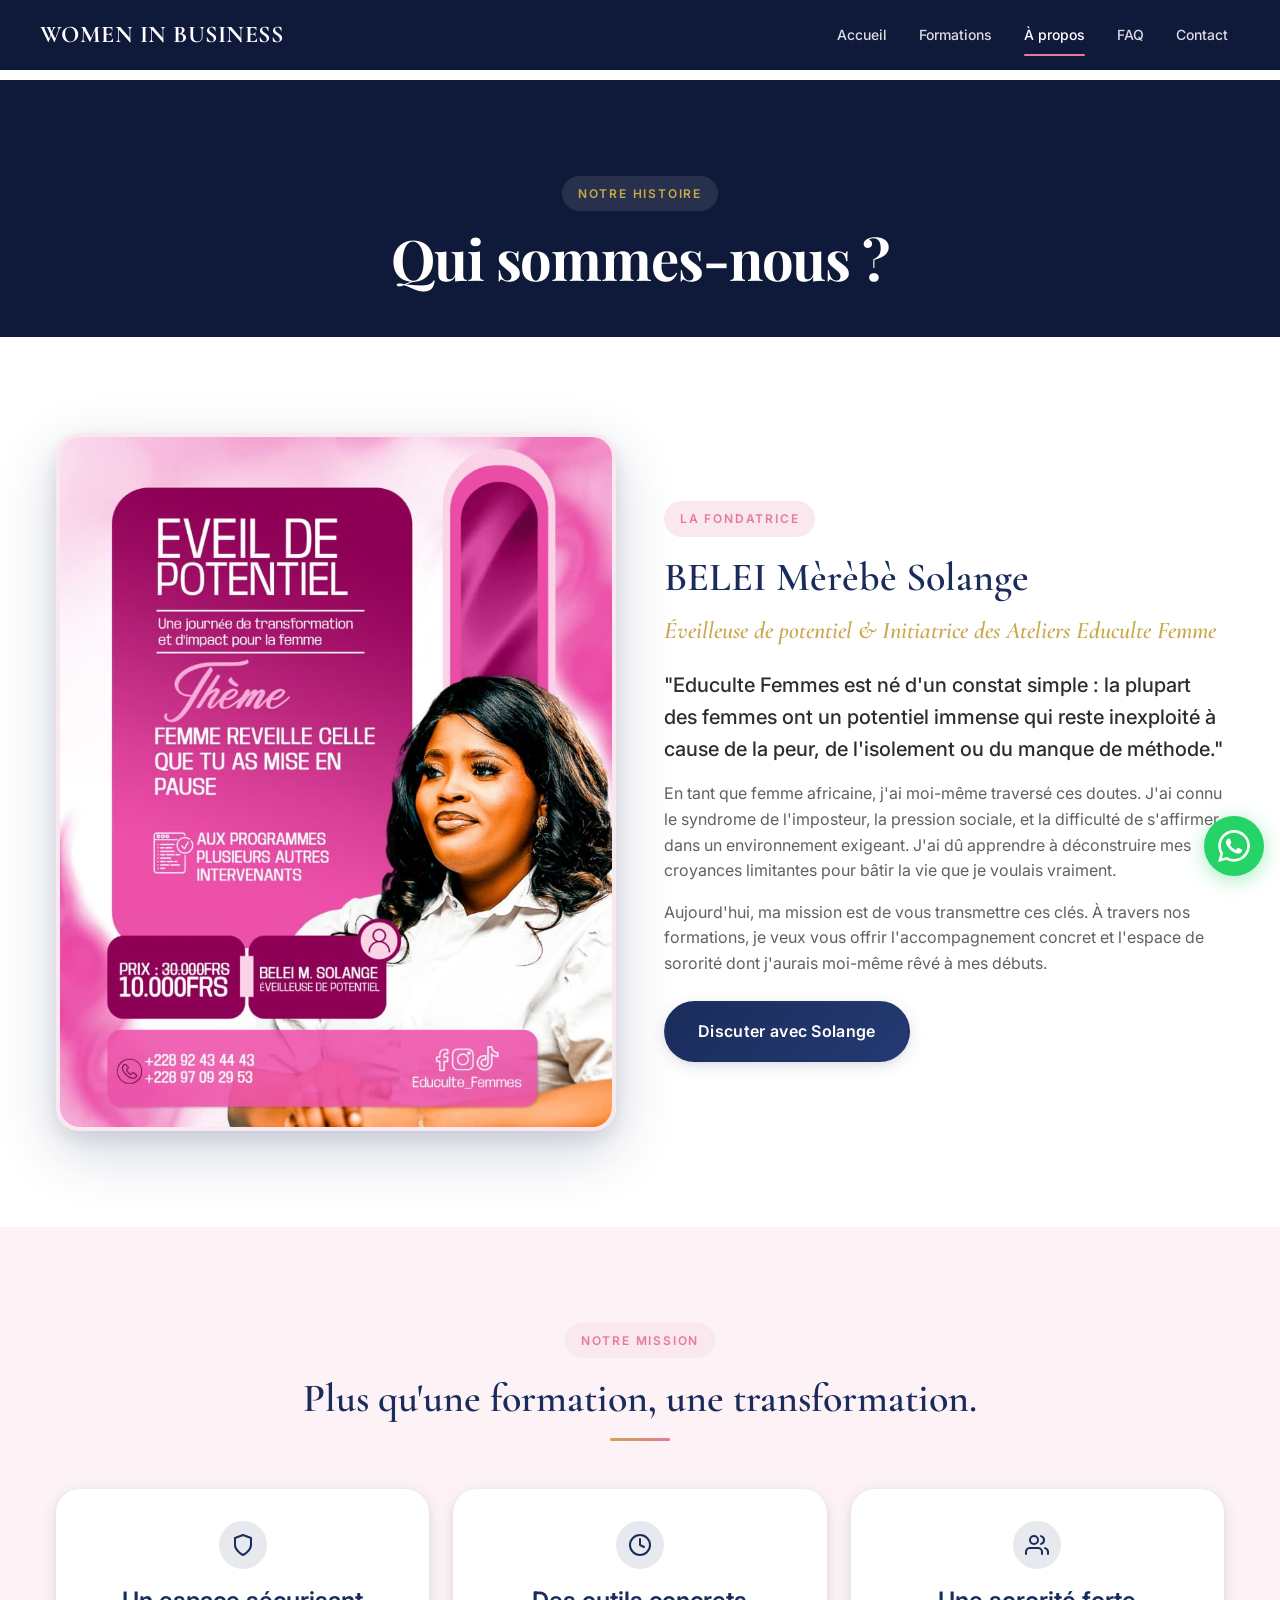
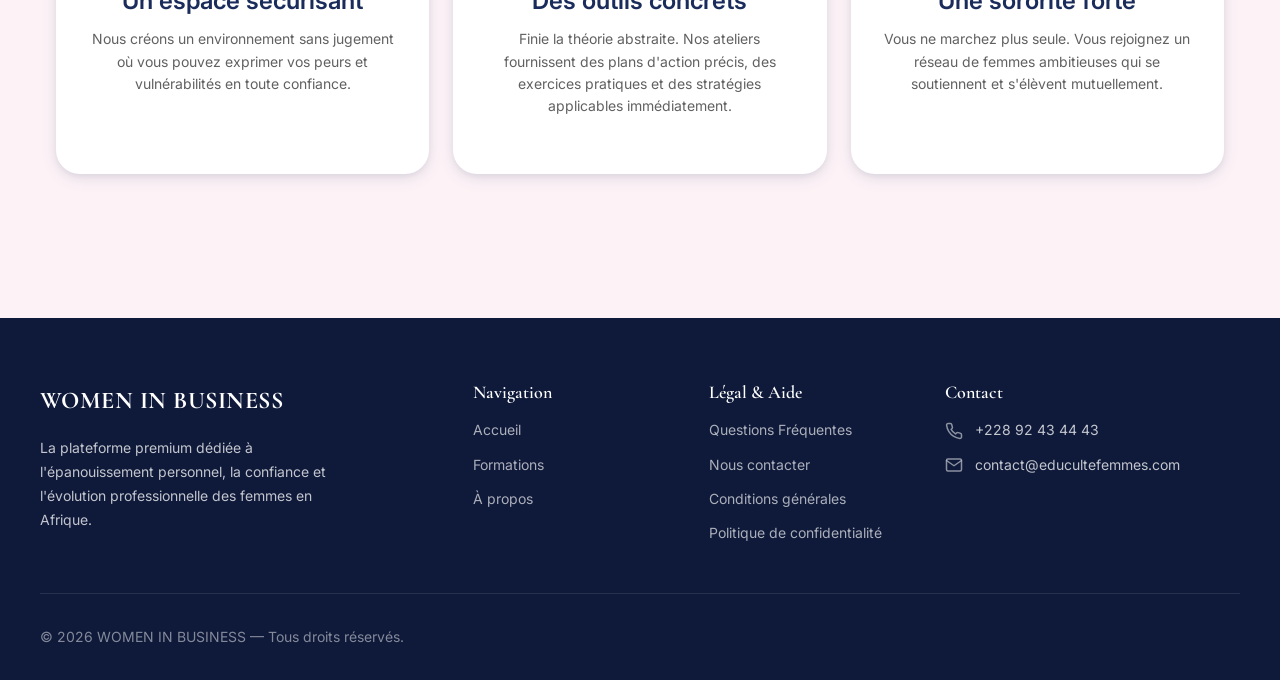
==== a-propos.html @ 6f35b290 "Initial commit - Women in Business website" ====
<!DOCTYPE html>
<html lang="fr">
<head>
    <meta charset="UTF-8">
    <meta name="viewport" content="width=device-width, initial-scale=1.0">
    <title>À propos | WOMEN IN BUSINESS</title>
    <meta name="description" content="Découvrez l'histoire de Solange BELEI, la fondatrice, et la mission d'Educulte Femmes pour l'épanouissement des femmes en Afrique.">
    
    <link rel="stylesheet" href="css/style.css">
    <link rel="stylesheet" href="css/components.css">
</head>
<body>
    <a href="#main-content" class="skip-nav">Aller au contenu principal</a>

    <!-- Header / Navigation -->
    <header class="site-header scrolled" style="background: var(--navy-deep);">
        <div class="header-inner">
            <a href="index.html" class="logo">
                <span class="logo-main">WOMEN IN BUSINESS</span>
            </a>

            <!-- Desktop Nav -->
            <nav class="nav-desktop">
                <a href="index.html">Accueil</a>
                <a href="formations.html">Formations</a>
                <a href="a-propos.html" class="active">À propos</a>
                <a href="faq.html">FAQ</a>
                <a href="contact.html">Contact</a>
            </nav>

            <!-- Mobile Burger -->
            <button class="burger-btn" aria-expanded="false" aria-label="Ouvrir le menu">
                <span class="burger-line"></span>
                <span class="burger-line"></span>
                <span class="burger-line"></span>
            </button>
        </div>
    </header>

    <!-- Mobile Nav Overlay -->
    <div class="nav-overlay"></div>
    <nav class="nav-mobile" aria-label="Menu principal">
        <button class="nav-mobile-close" aria-label="Fermer le menu">&times;</button>
        <div class="logo" style="margin-bottom: var(--space-8);">
            <span class="logo-main">WOMEN IN BUSINESS</span>
        </div>
        <a href="index.html">Accueil</a>
        <a href="formations.html">Formations</a>
        <a href="a-propos.html" class="active">À propos</a>
        <a href="faq.html">FAQ</a>
        <a href="contact.html">Contact</a>
        
        <div class="nav-mobile-cta">
            <a href="https://wa.me/22892434443" class="btn btn-primary btn-full">Nous contacter</a>
        </div>
    </nav>

    <main id="main-content" style="padding-top: 80px;">
        
        <!-- Page Header -->
        <section class="bg-navy-deep text-center" style="padding-bottom: var(--space-12);">
            <div class="container">
                <span class="section-tag animate-fade-in-up" style="background: rgba(255,255,255,0.1); color: var(--gold);">Notre Histoire</span>
                <h1 class="display-title animate-fade-in-up" style="color: var(--white); animation-delay: 0.1s; font-size: var(--text-4xl);">Qui sommes-nous ?</h1>
            </div>
        </section>

        <!-- Founder Story -->
        <section class="bg-white">
            <div class="container">
                <div class="grid-2 items-center" style="gap: var(--space-12);">
                    <div class="reveal">
                        <img src="assets/images/bonnnn.jpeg" alt="Solange BELEI, fondatrice de WOMEN IN BUSINESS" style="border-radius: var(--radius-xl); box-shadow: var(--shadow-xl); border: 4px solid var(--pink-light);">
                    </div>
                    
                    <div class="reveal reveal-delay-2">
                        <span class="section-tag">La Fondatrice</span>
                        <h2 class="section-title">BELEI Mèrèbè Solange</h2>
                        <h3 class="italic-serif gold-text" style="margin-bottom: var(--space-6); font-size: var(--text-xl);">Éveilleuse de potentiel & Initiatrice des Ateliers Educulte Femme</h3>
                        
                        <p style="margin-bottom: var(--space-4); font-size: var(--text-lg); font-weight: 500;">"Educulte Femmes est né d'un constat simple : la plupart des femmes ont un potentiel immense qui reste inexploité à cause de la peur, de l'isolement ou du manque de méthode."</p>
                        
                        <p style="margin-bottom: var(--space-4); color: var(--gray-600);">En tant que femme africaine, j'ai moi-même traversé ces doutes. J'ai connu le syndrome de l'imposteur, la pression sociale, et la difficulté de s'affirmer dans un environnement exigeant. J'ai dû apprendre à déconstruire mes croyances limitantes pour bâtir la vie que je voulais vraiment.</p>
                        
                        <p style="margin-bottom: var(--space-6); color: var(--gray-600);">Aujourd'hui, ma mission est de vous transmettre ces clés. À travers nos formations, je veux vous offrir l'accompagnement concret et l'espace de sororité dont j'aurais moi-même rêvé à mes débuts.</p>
                        
                        <a href="https://wa.me/22892434443?text=Bonjour%20Solange,%20j'aimerais%20échanger%20avec%20vous%20sur%20mon%20parcours." class="btn btn-navy">Discuter avec Solange</a>
                    </div>
                </div>
            </div>
        </section>

        <!-- Mission -->
        <section class="bg-pink-pale">
            <div class="container">
                <div class="section-header reveal">
                    <span class="section-tag">Notre Mission</span>
                    <h2 class="section-title">Plus qu'une formation, une transformation.</h2>
                    <div class="divider-gold"></div>
                </div>

                <div class="grid-3" style="margin-bottom: var(--space-12);">
                    <div class="card reveal reveal-delay-1" style="padding: var(--space-8); text-align: center; background: var(--white);">
                        <div class="profile-icon" style="margin: 0 auto var(--space-4); background: rgba(26,44,91,0.1); color: var(--navy);">
                            <svg viewBox="0 0 24 24" fill="none" stroke="currentColor" stroke-width="2" stroke-linecap="round" stroke-linejoin="round"><path d="M12 22s8-4 8-10V5l-8-3-8 3v7c0 6 8 10 8 10z"></path></svg>
                        </div>
                        <h3 class="course-title" style="margin-bottom: var(--space-3);">Un espace sécurisant</h3>
                        <p class="course-desc">Nous créons un environnement sans jugement où vous pouvez exprimer vos peurs et vulnérabilités en toute confiance.</p>
                    </div>

                    <div class="card reveal reveal-delay-2" style="padding: var(--space-8); text-align: center; background: var(--white);">
                        <div class="profile-icon" style="margin: 0 auto var(--space-4); background: rgba(26,44,91,0.1); color: var(--navy);">
                            <svg viewBox="0 0 24 24" fill="none" stroke="currentColor" stroke-width="2" stroke-linecap="round" stroke-linejoin="round"><circle cx="12" cy="12" r="10"></circle><polyline points="12 6 12 12 16 14"></polyline></svg>
                        </div>
                        <h3 class="course-title" style="margin-bottom: var(--space-3);">Des outils concrets</h3>
                        <p class="course-desc">Finie la théorie abstraite. Nos ateliers fournissent des plans d'action précis, des exercices pratiques et des stratégies applicables immédiatement.</p>
                    </div>

                    <div class="card reveal reveal-delay-3" style="padding: var(--space-8); text-align: center; background: var(--white);">
                        <div class="profile-icon" style="margin: 0 auto var(--space-4); background: rgba(26,44,91,0.1); color: var(--navy);">
                            <svg viewBox="0 0 24 24" fill="none" stroke="currentColor" stroke-width="2" stroke-linecap="round" stroke-linejoin="round"><path d="M17 21v-2a4 4 0 0 0-4-4H5a4 4 0 0 0-4 4v2"></path><circle cx="9" cy="7" r="4"></circle><path d="M23 21v-2a4 4 0 0 0-3-3.87"></path><path d="M16 3.13a4 4 0 0 1 0 7.75"></path></svg>
                        </div>
                        <h3 class="course-title" style="margin-bottom: var(--space-3);">Une sororité forte</h3>
                        <p class="course-desc">Vous ne marchez plus seule. Vous rejoignez un réseau de femmes ambitieuses qui se soutiennent et s'élèvent mutuellement.</p>
                    </div>
                </div>
            </div>
        </section>

    </main>

    <!-- Footer -->
    <footer class="site-footer">
        <!-- Même footer que index.html -->
        <div class="footer-grid">
            <div class="footer-brand">
                <span class="logo-main" style="display: block;">WOMEN IN BUSINESS</span>
                <p>La plateforme premium dédiée à l'épanouissement personnel, la confiance et l'évolution professionnelle des femmes en Afrique.</p>
            </div>
            
            <div>
                <h4 class="footer-title">Navigation</h4>
                <div class="footer-links">
                    <a href="index.html">Accueil</a>
                    <a href="formations.html">Formations</a>
                    <a href="a-propos.html">À propos</a>
                </div>
            </div>

            <div>
                <h4 class="footer-title">Légal & Aide</h4>
                <div class="footer-links">
                    <a href="faq.html">Questions Fréquentes</a>
                    <a href="contact.html">Nous contacter</a>
                    <a href="#">Conditions générales</a>
                    <a href="#">Politique de confidentialité</a>
                </div>
            </div>

            <div>
                <h4 class="footer-title">Contact</h4>
                <div class="footer-contact-item">
                    <svg viewBox="0 0 24 24" fill="none" stroke="currentColor" stroke-width="2" stroke-linecap="round" stroke-linejoin="round"><path d="M22 16.92v3a2 2 0 0 1-2.18 2 19.79 19.79 0 0 1-8.63-3.07 19.5 19.5 0 0 1-6-6 19.79 19.79 0 0 1-3.07-8.67A2 2 0 0 1 4.11 2h3a2 2 0 0 1 2 1.72 12.84 12.84 0 0 0 .7 2.81 2 2 0 0 1-.45 2.11L8.09 9.91a16 16 0 0 0 6 6l1.27-1.27a2 2 0 0 1 2.11-.45 12.84 12.84 0 0 0 2.81.7A2 2 0 0 1 22 16.92z"></path></svg>
                    <span>+228 92 43 44 43</span>
                </div>
                <div class="footer-contact-item">
                    <svg viewBox="0 0 24 24" fill="none" stroke="currentColor" stroke-width="2" stroke-linecap="round" stroke-linejoin="round"><path d="M4 4h16c1.1 0 2 .9 2 2v12c0 1.1-.9 2-2 2H4c-1.1 0-2-.9-2-2V6c0-1.1.9-2 2-2z"></path><polyline points="22,6 12,13 2,6"></polyline></svg>
                    <span>contact@educultefemmes.com</span>
                </div>
            </div>
        </div>

        <div class="footer-bottom">
            <p>&copy; 2026 WOMEN IN BUSINESS — Tous droits réservés.</p>
        </div>
    </footer>

    <!-- Floating WhatsApp Button -->
    <a href="https://wa.me/22892434443" class="whatsapp-float" aria-label="Discuter sur WhatsApp" target="_blank" rel="noopener">
        <span class="tooltip">Besoin d'aide ?</span>
        <svg viewBox="0 0 24 24"><path d="M17.472 14.382c-.297-.149-1.758-.867-2.03-.967-.273-.099-.471-.148-.67.15-.197.297-.767.966-.94 1.164-.173.199-.347.223-.644.075-.297-.15-1.255-.463-2.39-1.475-.883-.788-1.48-1.761-1.653-2.059-.173-.297-.018-.458.13-.606.134-.133.298-.347.446-.52.149-.174.198-.298.298-.497.099-.198.05-.371-.025-.52-.075-.149-.669-1.612-.916-2.207-.242-.579-.487-.5-.669-.51a12.8 12.8 0 0 0-.57-.01c-.198 0-.52.074-.792.372-.272.297-1.04 1.016-1.04 2.479 0 1.462 1.065 2.875 1.213 3.074.149.198 2.096 3.2 5.077 4.487.709.306 1.262.489 1.694.625.712.227 1.36.195 1.871.118.571-.085 1.758-.719 2.006-1.413.248-.694.248-1.289.173-1.413-.074-.124-.272-.198-.57-.347m-5.421 7.403h-.004a9.87 9.87 0 0 1-5.031-1.378l-.361-.214-3.741.982.998-3.648-.235-.374a9.86 9.86 0 0 1-1.51-5.26c.001-5.45 4.436-9.884 9.888-9.884 2.64 0 5.122 1.03 6.988 2.898a9.825 9.825 0 0 1 2.893 6.994c-.003 5.45-4.437 9.884-9.885 9.884m8.413-18.297A11.815 11.815 0 0 0 12.05 0C5.495 0 .16 5.335.157 11.892c0 2.096.547 4.142 1.588 5.945L.057 24l6.305-1.654a11.882 11.882 0 0 0 5.683 1.448h.005c6.554 0 11.89-5.335 11.893-11.893a11.821 11.821 0 0 0-3.48-8.413Z"/></svg>
    </a>

    <!-- Scripts -->
    <script src="js/main.js"></script>
</body>
</html>
---- css/style.css ----
/* ============================================================
   EDUCULTE FEMMES — Design System Global
   Mobile First | Premium | Feminine | Professional
   ============================================================ */

/* ── Google Fonts ─────────────────────────────────────────── */
@import url('https://fonts.googleapis.com/css2?family=Cormorant+Garamond:ital,wght@0,300;0,400;0,600;1,300;1,400&family=Inter:wght@300;400;500;600;700&family=Playfair+Display:ital,wght@0,400;0,700;1,400&display=swap');

/* ── Design Tokens ────────────────────────────────────────── */
:root {
  /* Colors */
  --navy:          #1a2c5b;
  --navy-deep:     #0f1a3a;
  --navy-mid:      #243a72;
  --navy-light:    #2d4a8c;
  --pink:          #e8799a;
  --pink-deep:     #d45c7e;
  --pink-light:    #f9e8ef;
  --pink-pale:     #fdf3f7;
  --gold:          #c9a84c;
  --gold-light:    #e8d08a;
  --white:         #ffffff;
  --off-white:     #fafafa;
  --gray-100:      #f5f5f5;
  --gray-200:      #eeeeee;
  --gray-400:      #9e9e9e;
  --gray-600:      #616161;
  --gray-800:      #2d2d2d;
  --success:       #2e7d32;
  --whatsapp:      #25d366;

  /* Typography */
  --font-serif:    'Cormorant Garamond', 'Playfair Display', Georgia, serif;
  --font-display:  'Playfair Display', Georgia, serif;
  --font-body:     'Inter', -apple-system, BlinkMacSystemFont, sans-serif;

  /* Font Sizes — fluid */
  --text-xs:    clamp(0.7rem,  1.5vw, 0.75rem);
  --text-sm:    clamp(0.8rem,  2vw,   0.875rem);
  --text-base:  clamp(0.9rem,  2.5vw, 1rem);
  --text-md:    clamp(1rem,    2.5vw, 1.125rem);
  --text-lg:    clamp(1.1rem,  3vw,   1.25rem);
  --text-xl:    clamp(1.25rem, 3.5vw, 1.5rem);
  --text-2xl:   clamp(1.5rem,  4vw,   2rem);
  --text-3xl:   clamp(1.875rem,5vw,   2.5rem);
  --text-4xl:   clamp(2.25rem, 6vw,   3.5rem);
  --text-hero:  clamp(2.5rem,  8vw,   5rem);

  /* Spacing */
  --space-1:    0.25rem;
  --space-2:    0.5rem;
  --space-3:    0.75rem;
  --space-4:    1rem;
  --space-5:    1.25rem;
  --space-6:    1.5rem;
  --space-8:    2rem;
  --space-10:   2.5rem;
  --space-12:   3rem;
  --space-16:   4rem;
  --space-20:   5rem;
  --space-24:   6rem;

  /* Border radius */
  --radius-sm:  4px;
  --radius-md:  8px;
  --radius-lg:  16px;
  --radius-xl:  24px;
  --radius-2xl: 32px;
  --radius-full: 9999px;

  /* Shadows */
  --shadow-sm:  0 1px 3px rgba(26,44,91,0.08), 0 1px 2px rgba(26,44,91,0.04);
  --shadow-md:  0 4px 16px rgba(26,44,91,0.12), 0 2px 6px rgba(26,44,91,0.06);
  --shadow-lg:  0 10px 40px rgba(26,44,91,0.15), 0 4px 12px rgba(26,44,91,0.08);
  --shadow-xl:  0 20px 60px rgba(26,44,91,0.20), 0 8px 20px rgba(26,44,91,0.10);
  --shadow-pink: 0 8px 30px rgba(232,121,154,0.30);
  --shadow-gold: 0 4px 20px rgba(201,168,76,0.25);

  /* Transitions */
  --transition-fast:   0.15s ease;
  --transition-base:   0.3s ease;
  --transition-slow:   0.5s ease;
  --transition-spring: 0.4s cubic-bezier(0.34, 1.56, 0.64, 1);

  /* Z-index */
  --z-base:     1;
  --z-dropdown: 100;
  --z-sticky:   200;
  --z-modal:    300;
  --z-toast:    400;
}

/* ── CSS Reset ────────────────────────────────────────────── */
*, *::before, *::after {
  box-sizing: border-box;
  margin: 0;
  padding: 0;
}

html {
  scroll-behavior: smooth;
  -webkit-text-size-adjust: 100%;
  font-size: 16px;
  overflow-x: hidden;
}

body {
  font-family: var(--font-body);
  font-size: var(--text-base);
  line-height: 1.6;
  color: var(--gray-800);
  background-color: var(--white);
  overflow-x: hidden;
  -webkit-font-smoothing: antialiased;
  -moz-osx-font-smoothing: grayscale;
}

img {
  max-width: 100%;
  height: auto;
  display: block;
}

a {
  color: inherit;
  text-decoration: none;
}

button {
  cursor: pointer;
  font-family: inherit;
  border: none;
  background: none;
}

ul, ol {
  list-style: none;
}

/* ── Skip Navigation ──────────────────────────────────────── */
.skip-nav {
  position: absolute;
  top: -100%;
  left: 0;
  padding: var(--space-3) var(--space-6);
  background: var(--navy);
  color: var(--white);
  font-weight: 600;
  z-index: 9999;
  border-radius: 0 0 var(--radius-md) 0;
  transition: top var(--transition-fast);
}
.skip-nav:focus {
  top: 0;
}

/* ── Typography ───────────────────────────────────────────── */
h1, h2, h3, h4, h5, h6 {
  font-family: var(--font-serif);
  line-height: 1.2;
  color: var(--navy);
  font-weight: 600;
}

h1 { font-size: var(--text-4xl); }
h2 { font-size: var(--text-3xl); }
h3 { font-size: var(--text-2xl); }
h4 { font-size: var(--text-xl); }
h5 { font-size: var(--text-lg); }
h6 { font-size: var(--text-md); }

.display-title {
  font-family: var(--font-display);
  font-size: var(--text-hero);
  font-weight: 700;
  line-height: 1.1;
  letter-spacing: -0.02em;
}

.section-title {
  font-family: var(--font-serif);
  font-size: var(--text-3xl);
  font-weight: 600;
  color: var(--navy);
  margin-bottom: var(--space-4);
}

.section-subtitle {
  font-size: var(--text-md);
  color: var(--gray-600);
  line-height: 1.7;
  max-width: 600px;
}

.gold-text {
  color: var(--gold);
}

.pink-text {
  color: var(--pink);
}

.italic-serif {
  font-family: var(--font-serif);
  font-style: italic;
}

/* ── Section Layout ───────────────────────────────────────── */
section {
  padding: var(--space-16) var(--space-4);
}

.container {
  width: 100%;
  max-width: 1200px;
  margin: 0 auto;
  padding: 0 var(--space-4);
}

.section-header {
  text-align: center;
  margin-bottom: var(--space-12);
}

.section-tag {
  display: inline-block;
  font-family: var(--font-body);
  font-size: var(--text-xs);
  font-weight: 600;
  letter-spacing: 0.15em;
  text-transform: uppercase;
  color: var(--pink);
  background: var(--pink-light);
  padding: var(--space-2) var(--space-4);
  border-radius: var(--radius-full);
  margin-bottom: var(--space-4);
}

.divider-gold {
  width: 60px;
  height: 3px;
  background: linear-gradient(90deg, var(--gold), var(--pink));
  border-radius: var(--radius-full);
  margin: var(--space-4) auto var(--space-6);
}

/* ── Buttons ──────────────────────────────────────────────── */
.btn {
  display: inline-flex;
  align-items: center;
  justify-content: center;
  gap: var(--space-2);
  padding: var(--space-4) var(--space-8);
  font-family: var(--font-body);
  font-size: var(--text-base);
  font-weight: 600;
  border-radius: var(--radius-full);
  cursor: pointer;
  transition: all var(--transition-spring);
  border: 2px solid transparent;
  min-height: 52px;
  white-space: nowrap;
  position: relative;
  overflow: hidden;
  letter-spacing: 0.02em;
  max-width: 100%;
  -webkit-tap-highlight-color: transparent;
}

.btn::after {
  content: '';
  position: absolute;
  inset: 0;
  background: rgba(255,255,255,0.1);
  opacity: 0;
  transition: opacity var(--transition-fast);
}

.btn:hover::after { opacity: 1; }

.btn-primary {
  background: linear-gradient(135deg, var(--pink), var(--pink-deep));
  color: var(--white);
  box-shadow: var(--shadow-pink);
}
.btn-primary:hover {
  transform: translateY(-2px);
  box-shadow: 0 12px 40px rgba(232,121,154,0.45);
}
.btn-primary:active { transform: translateY(0); }

.btn-secondary {
  background: transparent;
  color: var(--white);
  border-color: rgba(255,255,255,0.6);
}
.btn-secondary:hover {
  background: rgba(255,255,255,0.15);
  border-color: var(--white);
  transform: translateY(-2px);
}

.btn-navy {
  background: linear-gradient(135deg, var(--navy), var(--navy-mid));
  color: var(--white);
  box-shadow: var(--shadow-md);
}
.btn-navy:hover {
  transform: translateY(-2px);
  box-shadow: var(--shadow-lg);
}

.btn-outline-navy {
  background: transparent;
  color: var(--navy);
  border-color: var(--navy);
}
.btn-outline-navy:hover {
  background: var(--navy);
  color: var(--white);
  transform: translateY(-2px);
}

.btn-gold {
  background: linear-gradient(135deg, var(--gold), var(--gold-light));
  color: var(--navy-deep);
  font-weight: 700;
  box-shadow: var(--shadow-gold);
}
.btn-gold:hover {
  transform: translateY(-2px);
  box-shadow: 0 12px 40px rgba(201,168,76,0.40);
}

.btn-whatsapp {
  background: var(--whatsapp);
  color: var(--white);
  box-shadow: 0 4px 20px rgba(37,211,102,0.30);
}
.btn-whatsapp:hover {
  transform: translateY(-2px);
  box-shadow: 0 8px 30px rgba(37,211,102,0.45);
}

.btn-lg {
  padding: var(--space-5) var(--space-10);
  font-size: var(--text-md);
  min-height: 60px;
}

.btn-sm {
  padding: var(--space-3) var(--space-6);
  font-size: var(--text-sm);
  min-height: 44px;
}

.btn-full {
  width: 100%;
}

/* ── Cards ────────────────────────────────────────────────── */
.card {
  background: var(--white);
  border-radius: var(--radius-xl);
  box-shadow: var(--shadow-md);
  overflow: hidden;
  transition: all var(--transition-base);
}

.card:hover {
  transform: translateY(-6px);
  box-shadow: var(--shadow-xl);
}

/* ── Badges ───────────────────────────────────────────────── */
.badge {
  display: inline-flex;
  align-items: center;
  gap: var(--space-1);
  padding: var(--space-1) var(--space-3);
  border-radius: var(--radius-full);
  font-size: var(--text-xs);
  font-weight: 600;
}
.badge-pink {
  background: var(--pink-light);
  color: var(--pink-deep);
}
.badge-navy {
  background: rgba(26,44,91,0.1);
  color: var(--navy);
}
.badge-gold {
  background: linear-gradient(135deg, var(--gold), var(--gold-light));
  color: var(--navy-deep);
}

/* ── Utility ──────────────────────────────────────────────── */
.text-center { text-align: center; }
.text-left   { text-align: left;   }
.text-right  { text-align: right;  }

.flex         { display: flex; }
.flex-col     { flex-direction: column; }
.items-center { align-items: center; }
.justify-center { justify-content: center; }
.gap-4        { gap: var(--space-4); }

.grid-2 {
  display: grid;
  grid-template-columns: 1fr;
  gap: var(--space-6);
}

.grid-3 {
  display: grid;
  grid-template-columns: 1fr;
  gap: var(--space-6);
}

@media (min-width: 640px) {
  .grid-2 { grid-template-columns: repeat(2, 1fr); }
  .grid-3 { grid-template-columns: repeat(2, 1fr); }
}

@media (min-width: 1024px) {
  .grid-3 { grid-template-columns: repeat(3, 1fr); }
}

.sr-only {
  position: absolute;
  width: 1px;
  height: 1px;
  padding: 0;
  margin: -1px;
  overflow: hidden;
  clip: rect(0,0,0,0);
  white-space: nowrap;
  border: 0;
}

/* ── Section Backgrounds ──────────────────────────────────── */
.bg-white   { background: var(--white); }
.bg-pink-pale { background: var(--pink-pale); }
.bg-navy    { background: var(--navy); color: var(--white); }
.bg-navy-deep { background: var(--navy-deep); color: var(--white); }
.bg-gradient-hero {
  background: linear-gradient(135deg, var(--navy-deep) 0%, var(--navy) 50%, var(--navy-mid) 100%);
}

/* ── WhatsApp Float Button ────────────────────────────────── */
.whatsapp-float {
  position: fixed;
  bottom: var(--space-6);
  right: var(--space-4);
  width: 60px;
  height: 60px;
  background: var(--whatsapp);
  border-radius: var(--radius-full);
  display: flex;
  align-items: center;
  justify-content: center;
  box-shadow: 0 4px 20px rgba(37,211,102,0.4);
  z-index: var(--z-toast);
  transition: all var(--transition-spring);
  -webkit-tap-highlight-color: transparent;
}

.whatsapp-float:hover {
  transform: scale(1.1);
  box-shadow: 0 8px 30px rgba(37,211,102,0.5);
}

.whatsapp-float svg {
  width: 32px;
  height: 32px;
  fill: var(--white);
}

.whatsapp-float .tooltip {
  position: absolute;
  right: 70px;
  background: var(--navy-deep);
  color: var(--white);
  padding: var(--space-2) var(--space-4);
  border-radius: var(--radius-md);
  font-size: var(--text-sm);
  white-space: nowrap;
  opacity: 0;
  pointer-events: none;
  transition: opacity var(--transition-base);
}

.whatsapp-float:hover .tooltip {
  opacity: 1;
}

/* ── Header / Navigation ──────────────────────────────────── */
.site-header {
  position: fixed;
  top: 0;
  left: 0;
  right: 0;
  z-index: var(--z-sticky);
  padding: var(--space-4);
  transition: all var(--transition-base);
}

.site-header.scrolled {
  background: rgba(15, 26, 58, 0.97);
  backdrop-filter: blur(20px);
  -webkit-backdrop-filter: blur(20px);
  box-shadow: 0 2px 30px rgba(0,0,0,0.2);
  padding: var(--space-3) var(--space-4);
}

.header-inner {
  max-width: 1200px;
  margin: 0 auto;
  display: flex;
  align-items: center;
  justify-content: space-between;
}

.logo {
  display: flex;
  flex-direction: column;
  line-height: 1;
}

.logo-main {
  font-family: var(--font-serif);
  font-size: var(--text-xl);
  font-weight: 700;
  color: var(--white);
  letter-spacing: 0.02em;
}

.logo-sub {
  font-family: var(--font-body);
  font-size: var(--text-xs);
  color: var(--pink-light);
  letter-spacing: 0.15em;
  text-transform: uppercase;
  margin-top: 2px;
}

.logo-accent {
  color: var(--pink);
}

/* Desktop nav */
.nav-desktop {
  display: none;
}

.nav-desktop a {
  font-family: var(--font-body);
  font-size: var(--text-sm);
  font-weight: 500;
  color: rgba(255,255,255,0.85);
  padding: var(--space-2) var(--space-3);
  border-radius: var(--radius-md);
  transition: all var(--transition-fast);
  position: relative;
}

.nav-desktop a::after {
  content: '';
  position: absolute;
  bottom: -2px;
  left: var(--space-3);
  right: var(--space-3);
  height: 2px;
  background: var(--pink);
  border-radius: var(--radius-full);
  transform: scaleX(0);
  transition: transform var(--transition-base);
}

.nav-desktop a:hover {
  color: var(--white);
}

.nav-desktop a:hover::after,
.nav-desktop a.active::after {
  transform: scaleX(1);
}

.nav-desktop a.active {
  color: var(--white);
}

/* Burger button */
.burger-btn {
  display: flex;
  flex-direction: column;
  gap: 5px;
  padding: var(--space-2);
  background: rgba(255,255,255,0.1);
  border-radius: var(--radius-md);
  transition: background var(--transition-fast);
  min-width: 44px;
  min-height: 44px;
  align-items: center;
  justify-content: center;
}

.burger-btn:hover {
  background: rgba(255,255,255,0.2);
}

.burger-line {
  display: block;
  width: 22px;
  height: 2px;
  background: var(--white);
  border-radius: var(--radius-full);
  transition: all var(--transition-base);
}

.burger-btn[aria-expanded="true"] .burger-line:nth-child(1) {
  transform: translateY(7px) rotate(45deg);
}
.burger-btn[aria-expanded="true"] .burger-line:nth-child(2) {
  opacity: 0;
}
.burger-btn[aria-expanded="true"] .burger-line:nth-child(3) {
  transform: translateY(-7px) rotate(-45deg);
}

/* Mobile nav drawer */
.nav-mobile {
  position: fixed;
  top: 0;
  right: 0;
  bottom: 0;
  width: min(320px, 85vw);
  background: var(--navy-deep);
  z-index: var(--z-modal);
  transform: translateX(100%);
  transition: transform var(--transition-slow);
  padding: var(--space-20) var(--space-8) var(--space-8);
  display: flex;
  flex-direction: column;
  gap: var(--space-2);
  overflow-y: auto;
}

.nav-mobile.open {
  transform: translateX(0);
}

.nav-mobile a {
  display: block;
  font-size: var(--text-lg);
  font-family: var(--font-serif);
  color: rgba(255,255,255,0.85);
  padding: var(--space-4) 0;
  border-bottom: 1px solid rgba(255,255,255,0.08);
  transition: color var(--transition-fast);
}

.nav-mobile a:hover,
.nav-mobile a.active {
  color: var(--pink);
}

.nav-overlay {
  position: fixed;
  inset: 0;
  background: rgba(0,0,0,0.5);
  z-index: calc(var(--z-modal) - 1);
  opacity: 0;
  pointer-events: none;
  transition: opacity var(--transition-base);
  backdrop-filter: blur(4px);
}

.nav-overlay.open {
  opacity: 1;
  pointer-events: all;
}

.nav-mobile-close {
  position: absolute;
  top: var(--space-6);
  right: var(--space-6);
  width: 44px;
  height: 44px;
  display: flex;
  align-items: center;
  justify-content: center;
  background: rgba(255,255,255,0.1);
  border-radius: var(--radius-full);
  color: var(--white);
  font-size: var(--text-xl);
  transition: background var(--transition-fast);
}
.nav-mobile-close:hover {
  background: rgba(255,255,255,0.2);
}

.nav-mobile-cta {
  margin-top: auto;
  padding-top: var(--space-8);
}

/* ── Footer ───────────────────────────────────────────────── */
.site-footer {
  background: var(--navy-deep);
  color: rgba(255,255,255,0.75);
  padding: var(--space-16) var(--space-4) var(--space-8);
}

.footer-grid {
  display: grid;
  grid-template-columns: 1fr;
  gap: var(--space-10);
  max-width: 1200px;
  margin: 0 auto;
}

.footer-brand p {
  margin-top: var(--space-4);
  font-size: var(--text-sm);
  line-height: 1.7;
  max-width: 300px;
}

.footer-title {
  font-family: var(--font-serif);
  font-size: var(--text-md);
  color: var(--white);
  margin-bottom: var(--space-4);
}

.footer-links {
  display: flex;
  flex-direction: column;
  gap: var(--space-3);
}

.footer-links a {
  font-size: var(--text-sm);
  color: rgba(255,255,255,0.65);
  transition: color var(--transition-fast);
}

.footer-links a:hover {
  color: var(--pink);
}

.footer-contact-item {
  display: flex;
  align-items: center;
  gap: var(--space-3);
  font-size: var(--text-sm);
  margin-bottom: var(--space-3);
}

.footer-contact-item svg {
  width: 18px;
  height: 18px;
  flex-shrink: 0;
  opacity: 0.7;
}

.footer-bottom {
  border-top: 1px solid rgba(255,255,255,0.1);
  margin-top: var(--space-12);
  padding-top: var(--space-8);
  display: flex;
  flex-direction: column;
  gap: var(--space-4);
  align-items: center;
  text-align: center;
  max-width: 1200px;
  margin-left: auto;
  margin-right: auto;
}

.footer-bottom p {
  font-size: var(--text-sm);
  opacity: 0.65;
}

/* ── Payment Cards ────────────────────────────────────────── */
.payment-card {
  background: rgba(255,255,255,0.05);
  border: 1px solid rgba(255,255,255,0.1);
  border-radius: var(--radius-xl);
  padding: var(--space-8);
  text-align: center;
  transition: all var(--transition-base);
}

.payment-card:hover {
  background: rgba(255,255,255,0.08);
  border-color: rgba(232,121,154,0.3);
  transform: translateY(-4px);
}

.payment-icon {
  width: 60px;
  height: 60px;
  border-radius: var(--radius-full);
  display: flex;
  align-items: center;
  justify-content: center;
  margin: 0 auto var(--space-4);
  font-size: var(--text-2xl);
}

/* ── Form Styles ──────────────────────────────────────────── */
.form-group {
  margin-bottom: var(--space-5);
}

.form-label {
  display: block;
  font-size: var(--text-sm);
  font-weight: 600;
  color: var(--navy);
  margin-bottom: var(--space-2);
}

.form-input,
.form-textarea,
.form-select {
  width: 100%;
  padding: var(--space-4) var(--space-5);
  font-family: var(--font-body);
  font-size: var(--text-base);
  color: var(--gray-800);
  background: var(--white);
  border: 2px solid var(--gray-200);
  border-radius: var(--radius-lg);
  outline: none;
  transition: border-color var(--transition-fast), box-shadow var(--transition-fast);
  min-height: 52px;
}

.form-input:focus,
.form-textarea:focus,
.form-select:focus {
  border-color: var(--pink);
  box-shadow: 0 0 0 4px rgba(232,121,154,0.12);
}

.form-textarea {
  min-height: 140px;
  resize: vertical;
}

/* ── Responsive ───────────────────────────────────────────── */
@media (min-width: 768px) {
  .nav-desktop {
    display: flex;
    align-items: center;
    gap: var(--space-2);
  }

  .burger-btn {
    display: none;
  }

  .footer-grid {
    grid-template-columns: repeat(2, 1fr);
  }

  .footer-bottom {
    flex-direction: row;
    justify-content: space-between;
    text-align: left;
    margin-top: var(--space-12);
  }

  section {
    padding: var(--space-20) var(--space-6);
  }
}

@media (min-width: 1024px) {
  .footer-grid {
    grid-template-columns: 2fr 1fr 1fr 1.5fr;
  }

  section {
    padding: var(--space-24) var(--space-8);
  }
}

/* ── Trust Badges ─────────────────────────────────────────── */
.trust-badge {
  display: flex;
  align-items: center;
  gap: var(--space-2);
  font-size: var(--text-sm);
  color: rgba(255,255,255,0.8);
}

.trust-badge svg {
  width: 20px;
  height: 20px;
  color: var(--gold);
}

/* ── Star Rating ──────────────────────────────────────────── */
.stars {
  display: flex;
  gap: 2px;
  color: var(--gold);
}

.stars svg {
  width: 18px;
  height: 18px;
  fill: currentColor;
}

/* ── Scarcity / Urgency ───────────────────────────────────── */
.urgency-bar {
  background: linear-gradient(135deg, var(--pink-deep), var(--pink));
  color: var(--white);
  text-align: center;
  padding: var(--space-3) var(--space-4);
  font-size: var(--text-sm);
  font-weight: 600;
  letter-spacing: 0.02em;
}

.urgency-bar a {
  color: var(--white);
  text-decoration: underline;
}

/* ── Progress Bar ─────────────────────────────────────────── */
.progress-bar {
  height: 8px;
  background: var(--gray-200);
  border-radius: var(--radius-full);
  overflow: hidden;
}

.progress-fill {
  height: 100%;
  background: linear-gradient(90deg, var(--pink), var(--pink-deep));
  border-radius: var(--radius-full);
  transition: width 0.8s ease;
}

/* ── Animations ───────────────────────────────────────────── */
@keyframes fadeInUp {
  from {
    opacity: 0;
    transform: translateY(30px);
  }
  to {
    opacity: 1;
    transform: translateY(0);
  }
}

@keyframes fadeIn {
  from { opacity: 0; }
  to   { opacity: 1; }
}

@keyframes slideInRight {
  from {
    opacity: 0;
    transform: translateX(30px);
  }
  to {
    opacity: 1;
    transform: translateX(0);
  }
}

@keyframes pulse-ring {
  0%   { transform: scale(1); opacity: 0.6; }
  100% { transform: scale(1.5); opacity: 0; }
}

@keyframes float {
  0%, 100% { transform: translateY(0); }
  50%       { transform: translateY(-10px); }
}

.animate-fade-in-up {
  animation: fadeInUp 0.7s ease forwards;
}

.animate-float {
  animation: float 4s ease-in-out infinite;
}

/* Intersection Observer reveal */
.reveal {
  opacity: 0;
  transform: translateY(30px);
  transition: opacity 0.7s ease, transform 0.7s ease;
}

.reveal.visible {
  opacity: 1;
  transform: translateY(0);
}

.reveal-delay-1 { transition-delay: 0.1s; }
.reveal-delay-2 { transition-delay: 0.2s; }
.reveal-delay-3 { transition-delay: 0.3s; }
.reveal-delay-4 { transition-delay: 0.4s; }

@media (prefers-reduced-motion: reduce) {
  *, *::before, *::after {
    animation-duration: 0.01ms !important;
    transition-duration: 0.01ms !important;
  }
}

/* Responsive buttons on mobile */
@media (max-width: 767px) {
  .btn {
    white-space: normal;
    text-align: center;
    padding: var(--space-3) var(--space-6);
  }
  .btn-lg {
    padding: var(--space-4) var(--space-6);
    font-size: var(--text-base);
    min-height: 52px;
  }
}
---- css/components.css ----
/* ============================================================
   EDUCULTE FEMMES — Components CSS
   Cards, Navigation specifics, FAQ, Dashboard, etc.
   ============================================================ */

/* ── Hero Section ─────────────────────────────────────────── */
.hero {
    position: relative;
    min-height: 100vh;
    display: flex;
    align-items: center;
    overflow: hidden;
    padding-top: var(--space-24);
}

.hero-bg {
    position: absolute;
    inset: 0;
    z-index: 0;
}

.hero-bg img {
    width: 100%;
    height: 100%;
    object-fit: cover;
    object-position: center 30%;
}

.hero-overlay {
    position: absolute;
    inset: 0;
    background: linear-gradient(to right, rgba(15,26,58,0.9) 0%, rgba(15,26,58,0.7) 60%, rgba(15,26,58,0.3) 100%);
    z-index: 1;
}

@media (max-width: 767px) {
    .hero-overlay {
        background: linear-gradient(to top, rgba(15,26,58,0.95) 0%, rgba(15,26,58,0.8) 50%, rgba(15,26,58,0.4) 100%);
    }
}

.hero-content {
    position: relative;
    z-index: 2;
    max-width: 650px;
    color: var(--white);
}

.hero-tag {
    display: inline-block;
    padding: var(--space-2) var(--space-4);
    background: rgba(232,121,154,0.2);
    border: 1px solid rgba(232,121,154,0.4);
    border-radius: var(--radius-full);
    color: var(--pink-light);
    font-size: var(--text-sm);
    font-weight: 600;
    letter-spacing: 0.1em;
    text-transform: uppercase;
    margin-bottom: var(--space-6);
}

.hero-title {
    color: var(--white);
    margin-bottom: var(--space-4);
}

.hero-subtitle {
    font-size: var(--text-lg);
    line-height: 1.6;
    color: rgba(255,255,255,0.85);
    margin-bottom: var(--space-8);
}

.hero-buttons {
    display: flex;
    flex-wrap: wrap;
    gap: var(--space-4);
}

/* ── Profile Cards (Who we help) ──────────────────────────── */
.profile-card {
    background: var(--pink-pale);
    padding: var(--space-8);
    border-radius: var(--radius-xl);
    border: 1px solid rgba(232,121,154,0.1);
    transition: all var(--transition-base);
}

.profile-card:hover {
    background: var(--white);
    box-shadow: var(--shadow-lg);
    transform: translateY(-5px);
    border-color: rgba(232,121,154,0.3);
}

.profile-icon {
    width: 48px;
    height: 48px;
    background: var(--pink-light);
    color: var(--pink-deep);
    border-radius: var(--radius-full);
    display: flex;
    align-items: center;
    justify-content: center;
    margin-bottom: var(--space-4);
}

.profile-icon svg {
    width: 24px;
    height: 24px;
}

.profile-title {
    font-family: var(--font-body);
    font-size: var(--text-lg);
    font-weight: 600;
    color: var(--navy);
    margin-bottom: var(--space-3);
    line-height: 1.4;
}

/* ── Course Cards ─────────────────────────────────────────── */
.course-card {
    display: flex;
    flex-direction: column;
    height: 100%;
}

.course-image-wrap {
    position: relative;
    padding-top: 60%; /* Aspect ratio */
    overflow: hidden;
}

.course-image {
    position: absolute;
    top: 0;
    left: 0;
    width: 100%;
    height: 100%;
    object-fit: cover;
    transition: transform 0.5s ease;
}

.course-card:hover .course-image {
    transform: scale(1.05);
}

.course-badge {
    position: absolute;
    top: var(--space-4);
    right: var(--space-4);
    z-index: 2;
}

.course-category {
    position: absolute;
    bottom: 0;
    left: 0;
    background: var(--navy);
    color: var(--white);
    padding: var(--space-1) var(--space-4);
    font-size: var(--text-xs);
    font-weight: 600;
    border-radius: 0 var(--radius-md) 0 0;
    z-index: 2;
}

.course-content {
    padding: var(--space-6);
    display: flex;
    flex-direction: column;
    flex-grow: 1;
}

.course-meta {
    display: flex;
    gap: var(--space-4);
    font-size: var(--text-sm);
    color: var(--gray-600);
    margin-bottom: var(--space-3);
}

.course-meta span {
    display: flex;
    align-items: center;
    gap: var(--space-1);
}

.course-meta svg {
    width: 16px;
    height: 16px;
    color: var(--pink);
}

.course-title {
    font-family: var(--font-body);
    font-size: var(--text-xl);
    font-weight: 600;
    color: var(--navy);
    margin-bottom: var(--space-3);
    line-height: 1.3;
}

.course-desc {
    font-size: var(--text-sm);
    color: var(--gray-600);
    margin-bottom: var(--space-6);
    flex-grow: 1;
}

.course-footer {
    display: flex;
    align-items: center;
    justify-content: space-between;
    padding-top: var(--space-4);
    border-top: 1px solid var(--gray-200);
}

.course-price {
    font-size: var(--text-lg);
    font-weight: 700;
    color: var(--navy-deep);
}

/* ── Filters ──────────────────────────────────────────────── */
.filters-wrapper {
    display: flex;
    flex-wrap: wrap;
    justify-content: center;
    gap: var(--space-2);
    margin-bottom: var(--space-10);
}

.filter-btn {
    padding: var(--space-2) var(--space-5);
    background: var(--white);
    border: 1px solid var(--gray-200);
    border-radius: var(--radius-full);
    font-size: var(--text-sm);
    font-weight: 500;
    color: var(--gray-600);
    transition: all var(--transition-fast);
}

.filter-btn:hover,
.filter-btn.active {
    background: var(--navy);
    border-color: var(--navy);
    color: var(--white);
}

/* ── Testimonials ─────────────────────────────────────────── */
.testimonial-card {
    background: var(--white);
    padding: var(--space-8);
    border-radius: var(--radius-xl);
    box-shadow: var(--shadow-sm);
    border: 1px solid var(--gray-100);
    display: flex;
    flex-direction: column;
    height: 100%;
}

.testimonial-quote {
    font-family: var(--font-serif);
    font-size: var(--text-lg);
    color: var(--navy-deep);
    font-style: italic;
    margin-bottom: var(--space-6);
    line-height: 1.6;
    flex-grow: 1;
}

.testimonial-quote::before {
    content: '"';
    color: var(--pink-light);
    font-size: 3rem;
    line-height: 0;
    display: block;
    margin-bottom: var(--space-2);
}

.testimonial-author {
    display: flex;
    align-items: center;
    gap: var(--space-4);
}

.testimonial-author-img {
    width: 60px;
    height: 60px;
    border-radius: var(--radius-full);
    object-fit: cover;
    border: 2px solid var(--pink-light);
}

.testimonial-author-info h4 {
    font-family: var(--font-body);
    font-size: var(--text-md);
    margin-bottom: 0;
}

.testimonial-author-info p {
    font-size: var(--text-sm);
    color: var(--gray-600);
}

/* ── FAQ Accordion ────────────────────────────────────────── */
.faq-wrapper {
    max-width: 800px;
    margin: 0 auto;
}

.faq-item {
    border: 1px solid var(--gray-200);
    border-radius: var(--radius-lg);
    margin-bottom: var(--space-4);
    background: var(--white);
    overflow: hidden;
    transition: border-color var(--transition-fast);
}

.faq-item.active {
    border-color: var(--pink);
    box-shadow: 0 4px 15px rgba(232,121,154,0.1);
}

.faq-question {
    width: 100%;
    text-align: left;
    padding: var(--space-5) var(--space-6);
    display: flex;
    justify-content: space-between;
    align-items: center;
    font-family: var(--font-body);
    font-size: var(--text-md);
    font-weight: 600;
    color: var(--navy);
    cursor: pointer;
}

.faq-icon {
    width: 24px;
    height: 24px;
    border-radius: var(--radius-full);
    background: var(--pink-light);
    color: var(--pink-deep);
    display: flex;
    align-items: center;
    justify-content: center;
    flex-shrink: 0;
    transition: transform var(--transition-base);
}

.faq-item.active .faq-icon {
    transform: rotate(45deg);
    background: var(--pink);
    color: var(--white);
}

.faq-answer {
    max-height: 0;
    overflow: hidden;
    transition: max-height var(--transition-base);
}

.faq-answer-inner {
    padding: 0 var(--space-6) var(--space-5);
    color: var(--gray-600);
    line-height: 1.7;
}

/* ── Dashboard Base ───────────────────────────────────────── */
.dashboard-layout {
    display: flex;
    min-height: 100vh;
    padding-top: 80px; /* Account for fixed header */
}

.dashboard-sidebar {
    width: 280px;
    background: var(--navy-deep);
    color: var(--white);
    padding: var(--space-8) var(--space-4);
    flex-shrink: 0;
    display: none;
}

@media (min-width: 1024px) {
    .dashboard-sidebar { display: block; }
}

.dashboard-main {
    flex-grow: 1;
    padding: var(--space-8);
    background: var(--off-white);
}

.dashboard-menu {
    display: flex;
    flex-direction: column;
    gap: var(--space-2);
}

.dashboard-menu a {
    display: flex;
    align-items: center;
    gap: var(--space-3);
    padding: var(--space-3) var(--space-4);
    border-radius: var(--radius-md);
    color: rgba(255,255,255,0.7);
    transition: all var(--transition-fast);
}

.dashboard-menu a:hover,
.dashboard-menu a.active {
    background: rgba(255,255,255,0.1);
    color: var(--white);
}

.dashboard-menu svg {
    width: 20px;
    height: 20px;
}
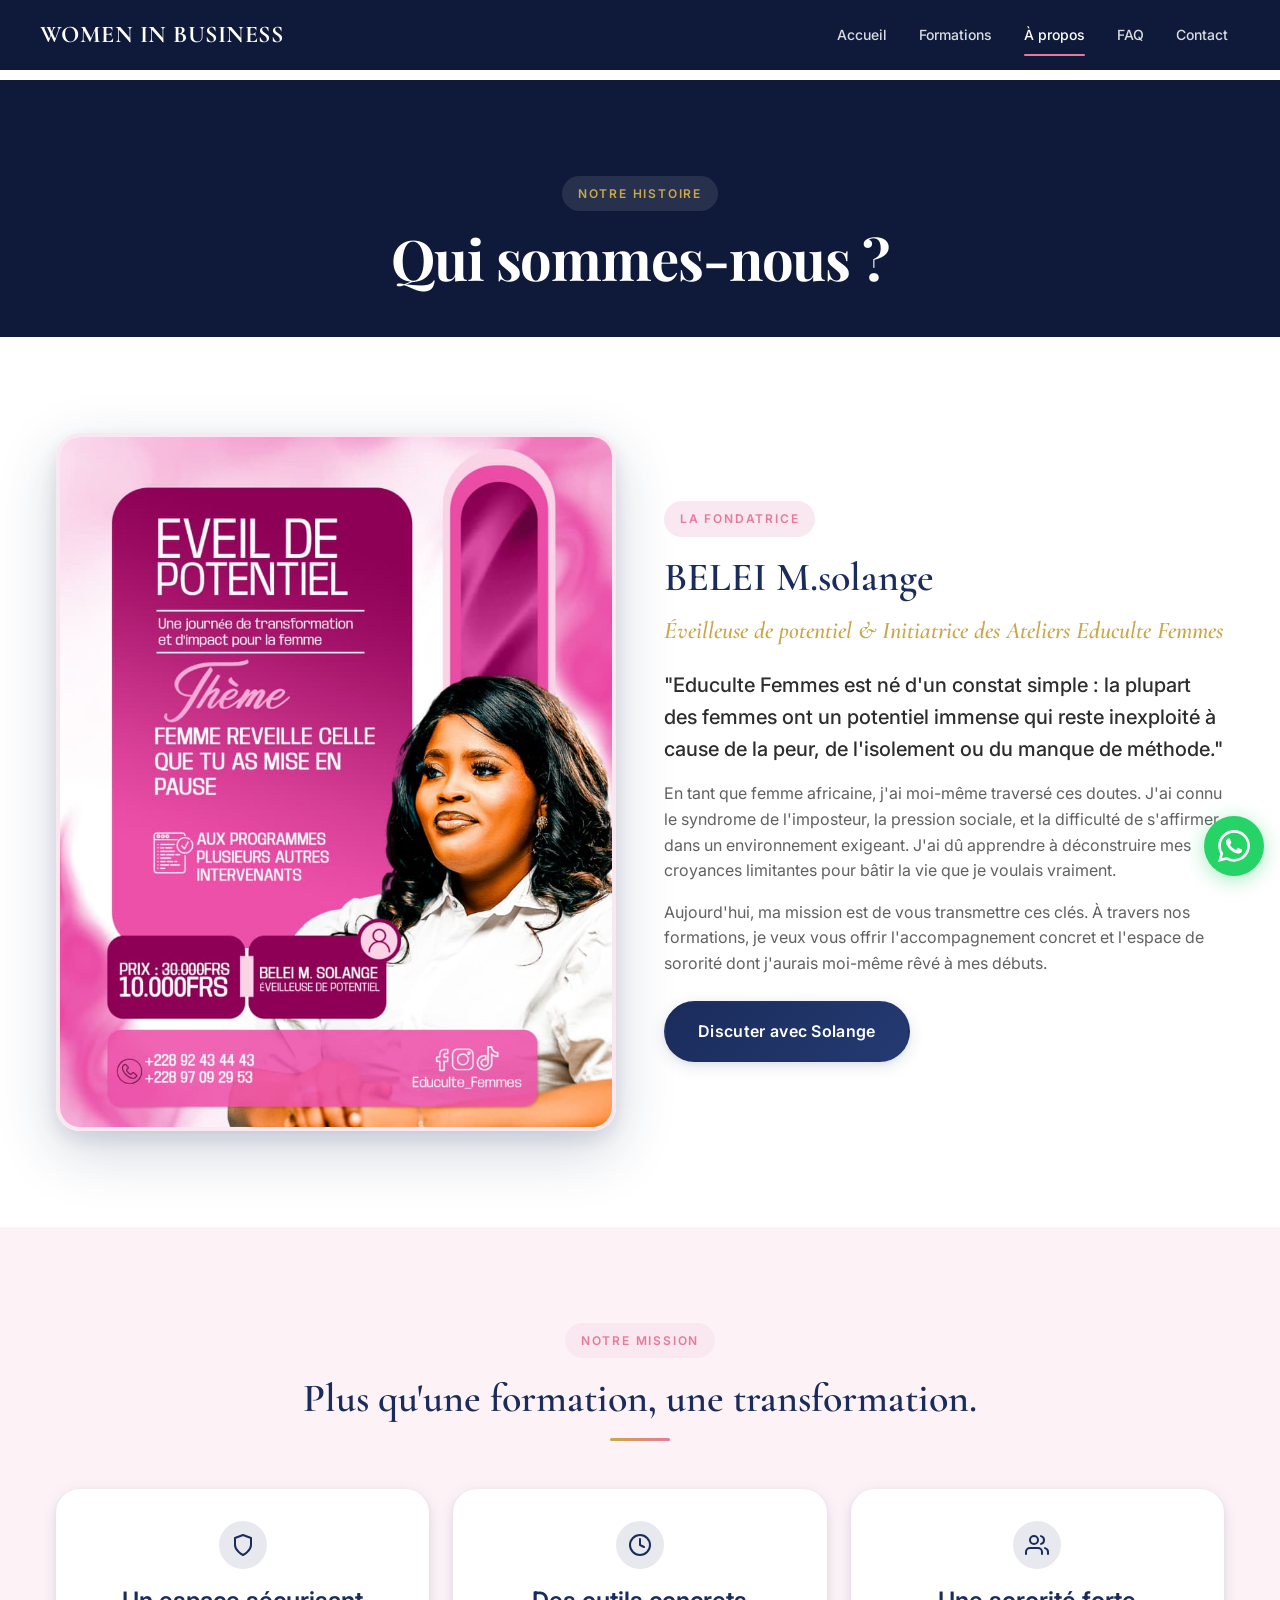
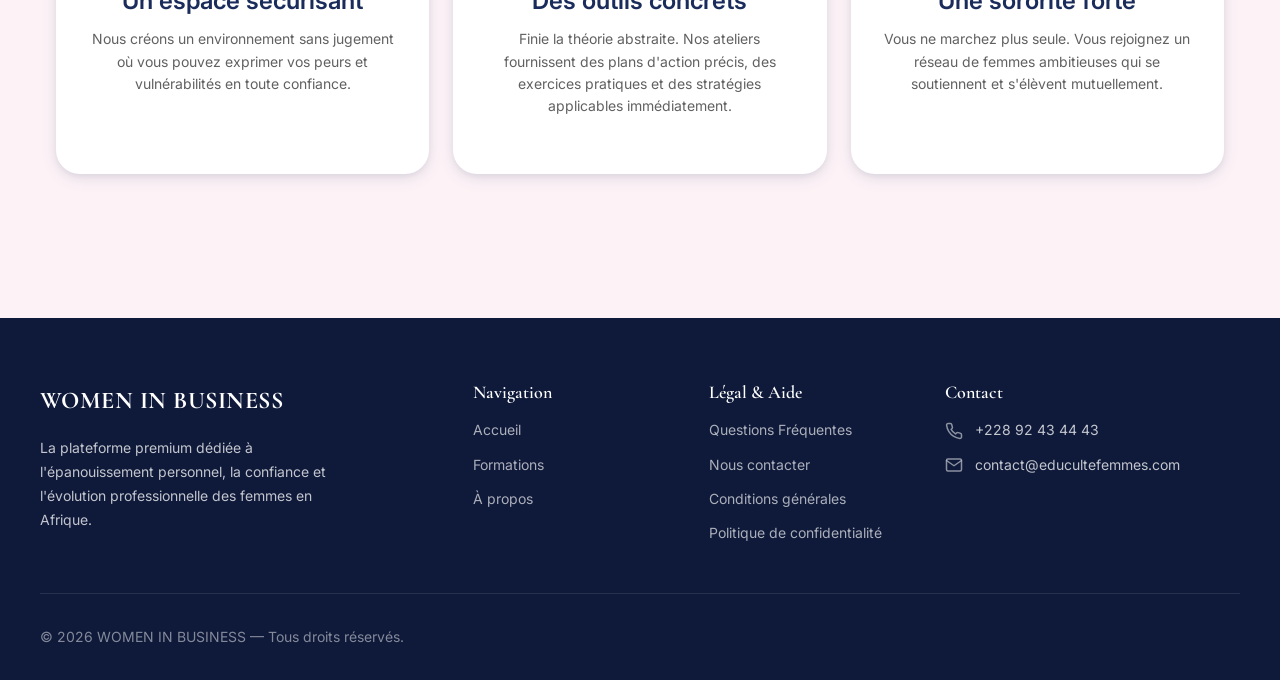
==== commit 783a2af6: "Mise à jour du texte, retrait des sections et mise à jour du nom de la fondatrice" ====
--- a/a-propos.html
+++ b/a-propos.html
@@ -4,7 +4,7 @@
     <meta charset="UTF-8">
     <meta name="viewport" content="width=device-width, initial-scale=1.0">
     <title>À propos | WOMEN IN BUSINESS</title>
-    <meta name="description" content="Découvrez l'histoire de Solange BELEI, la fondatrice, et la mission d'Educulte Femmes pour l'épanouissement des femmes en Afrique.">
+    <meta name="description" content="Découvrez l'histoire de BELEI M.solange, la fondatrice, et la mission d'Educulte Femmes pour l'épanouissement des femmes en Afrique.">
     
     <link rel="stylesheet" href="css/style.css">
     <link rel="stylesheet" href="css/components.css">
@@ -70,13 +70,13 @@
             <div class="container">
                 <div class="grid-2 items-center" style="gap: var(--space-12);">
                     <div class="reveal">
-                        <img src="assets/images/bonnnn.jpeg" alt="Solange BELEI, fondatrice de WOMEN IN BUSINESS" style="border-radius: var(--radius-xl); box-shadow: var(--shadow-xl); border: 4px solid var(--pink-light);">
+                        <img src="assets/images/bonnnn.jpeg" alt="BELEI M.solange, fondatrice de WOMEN IN BUSINESS" style="border-radius: var(--radius-xl); box-shadow: var(--shadow-xl); border: 4px solid var(--pink-light);">
                     </div>
                     
                     <div class="reveal reveal-delay-2">
                         <span class="section-tag">La Fondatrice</span>
-                        <h2 class="section-title">BELEI Mèrèbè Solange</h2>
-                        <h3 class="italic-serif gold-text" style="margin-bottom: var(--space-6); font-size: var(--text-xl);">Éveilleuse de potentiel & Initiatrice des Ateliers Educulte Femme</h3>
+                        <h2 class="section-title">BELEI M.solange</h2>
+                        <h3 class="italic-serif gold-text" style="margin-bottom: var(--space-6); font-size: var(--text-xl);">Éveilleuse de potentiel & Initiatrice des Ateliers Educulte Femmes</h3>
                         
                         <p style="margin-bottom: var(--space-4); font-size: var(--text-lg); font-weight: 500;">"Educulte Femmes est né d'un constat simple : la plupart des femmes ont un potentiel immense qui reste inexploité à cause de la peur, de l'isolement ou du manque de méthode."</p>
                         
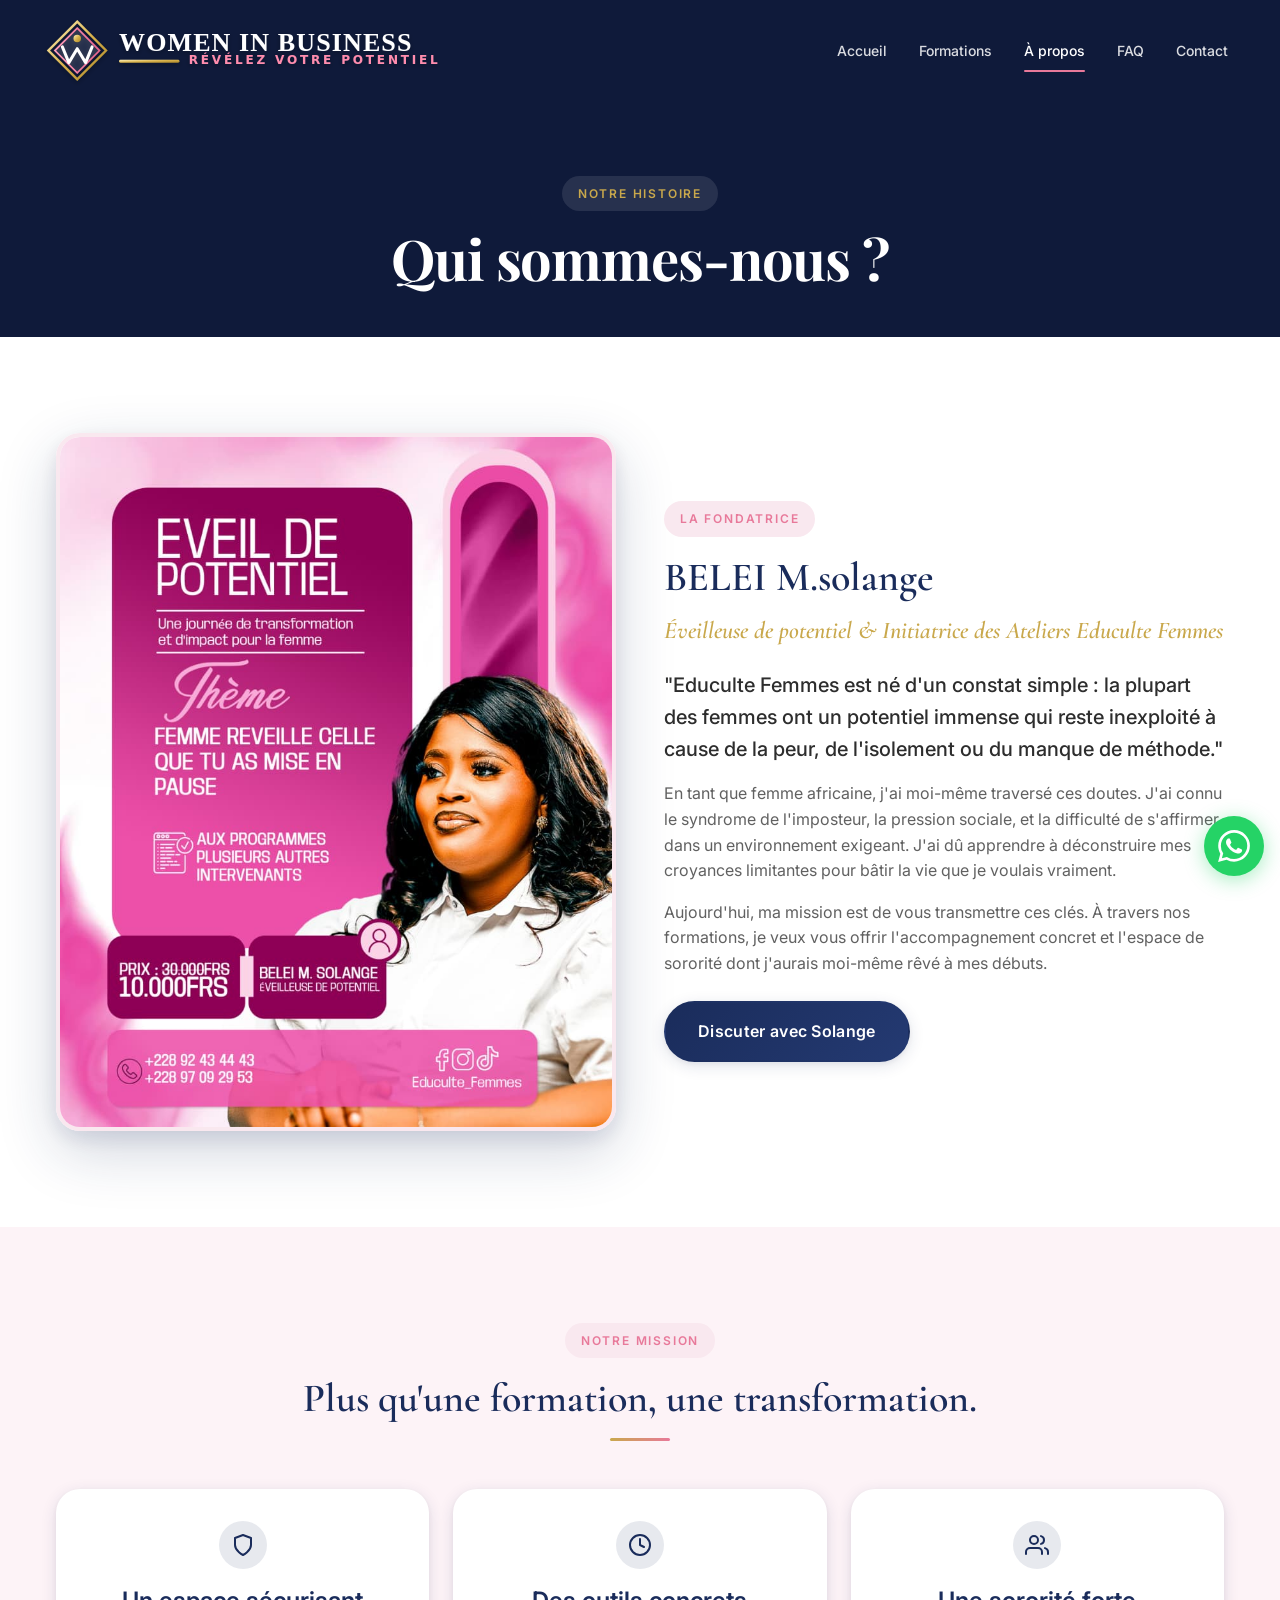
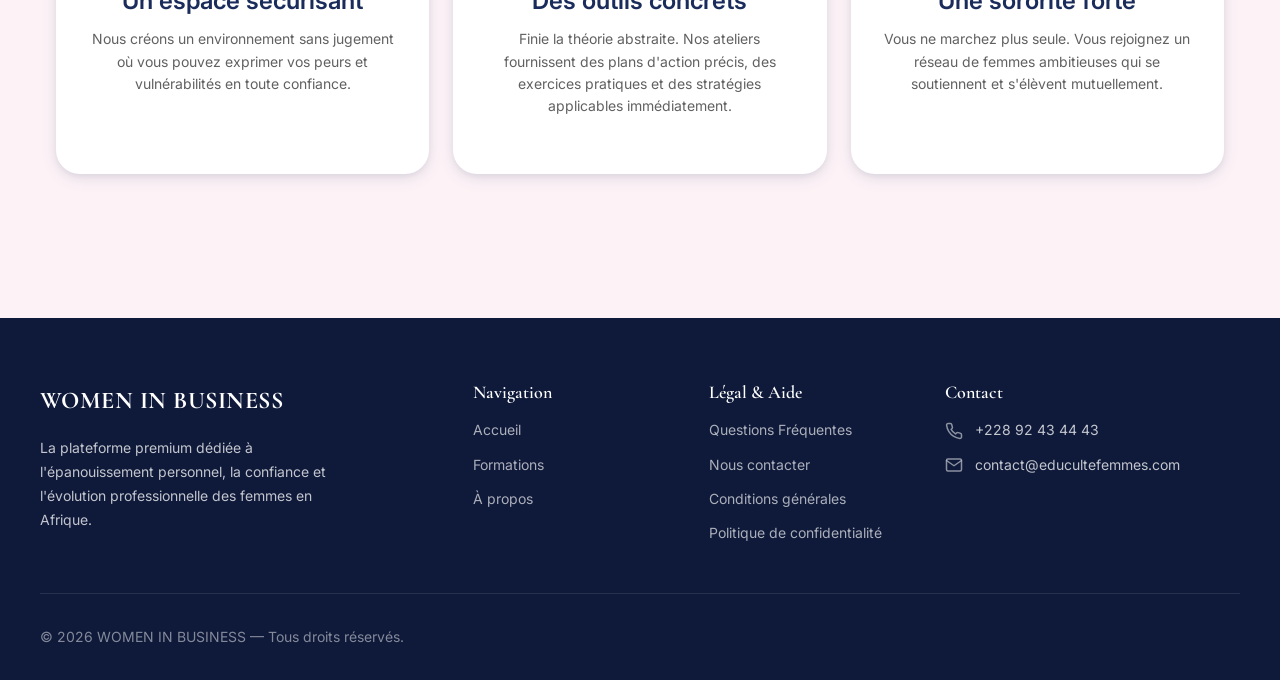
==== commit ee613263: "Update all HTML files to apply the responsive logo and remove old inline heights" ====
--- a/a-propos.html
+++ b/a-propos.html
@@ -8,6 +8,8 @@
     
     <link rel="stylesheet" href="css/style.css">
     <link rel="stylesheet" href="css/components.css">
+    <link rel="icon" href="assets/images/favicon.svg" type="image/svg+xml">
+    <link rel="canonical" href="https://www.womeninbusiness-afrique.com/a-propos.html">
 </head>
 <body>
     <a href="#main-content" class="skip-nav">Aller au contenu principal</a>
@@ -15,8 +17,8 @@
     <!-- Header / Navigation -->
     <header class="site-header scrolled" style="background: var(--navy-deep);">
         <div class="header-inner">
-            <a href="index.html" class="logo">
-                <span class="logo-main">WOMEN IN BUSINESS</span>
+            <a href="index.html" class="logo" style="text-decoration: none;">
+                <img src="assets/images/logo.svg" alt="Logo Women In Business">
             </a>
 
             <!-- Desktop Nav -->
@@ -42,7 +44,7 @@
     <nav class="nav-mobile" aria-label="Menu principal">
         <button class="nav-mobile-close" aria-label="Fermer le menu">&times;</button>
         <div class="logo" style="margin-bottom: var(--space-8);">
-            <span class="logo-main">WOMEN IN BUSINESS</span>
+            <img src="assets/images/logo.svg" alt="Logo Women In Business">
         </div>
         <a href="index.html">Accueil</a>
         <a href="formations.html">Formations</a>
@@ -184,4 +186,4 @@
     <!-- Scripts -->
     <script src="js/main.js"></script>
 </body>
-</html>
+</html>
--- a/css/style.css
+++ b/css/style.css
@@ -524,8 +524,35 @@
 
 .logo {
   display: flex;
-  flex-direction: column;
+  align-items: center;
   line-height: 1;
+}
+
+.logo img {
+  height: 52px;
+  width: auto;
+  max-width: 100%;
+  object-fit: contain;
+  transition: all var(--transition-base);
+}
+
+@media (min-width: 768px) {
+  .logo img {
+    height: 62px;
+    max-width: 100%;
+  }
+}
+
+@media (min-width: 1024px) {
+  .logo img {
+    height: 70px;
+    max-width: 100%;
+  }
+}
+
+.nav-mobile .logo img {
+  height: 50px;
+  max-width: 100%;
 }
 
 .logo-main {
